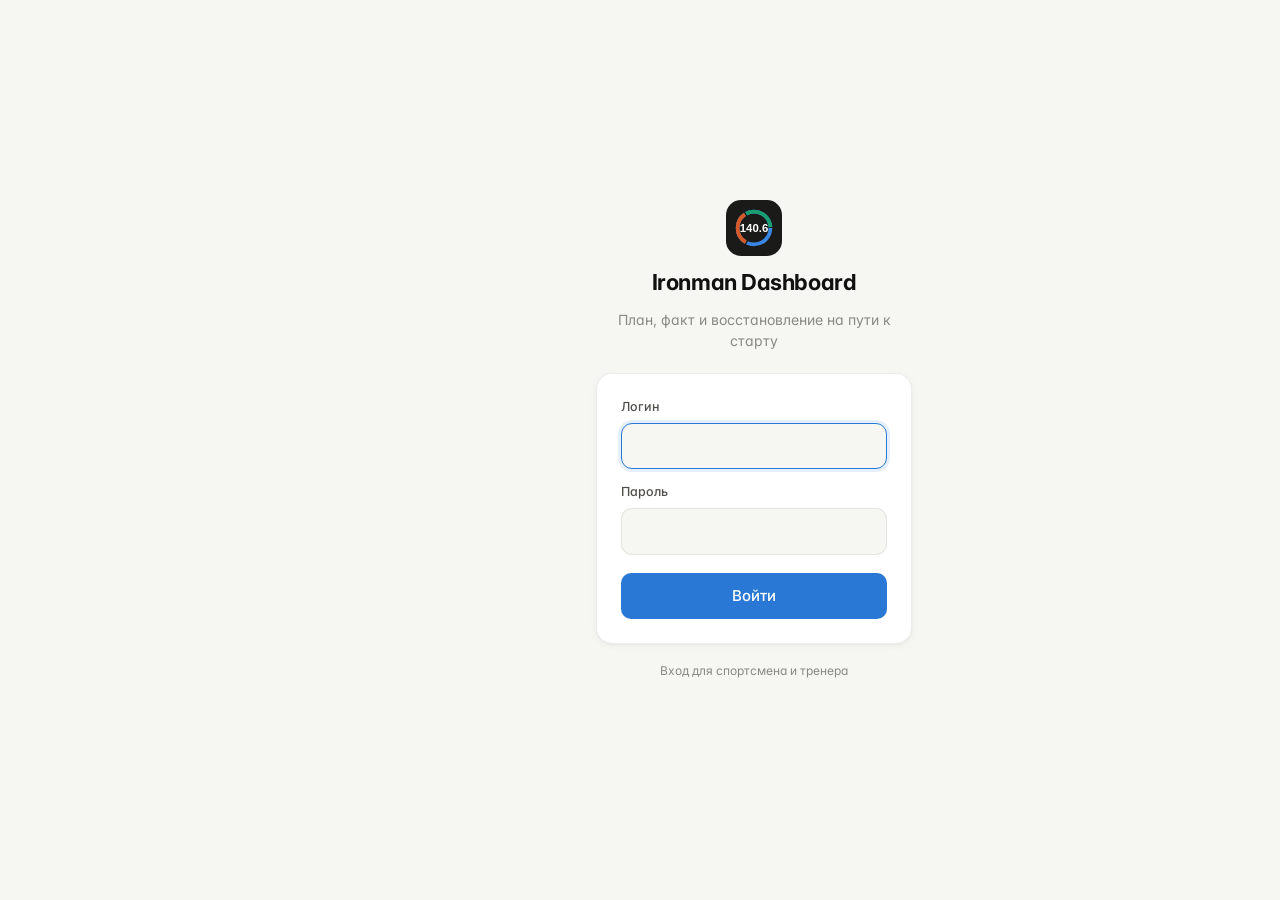
==== web/login.html @ 80f93219 "Ironman Dashboard: TrainingPeaks + Garmin + Fitbit training and recovery dashboard" ====
<!doctype html>
<html lang="ru">
<head>
  <meta charset="utf-8">
  <meta name="viewport" content="width=device-width, initial-scale=1, viewport-fit=cover">
  <title>Вход · Ironman</title>
  <meta name="theme-color" content="#f6f6f3" media="(prefers-color-scheme: light)">
  <meta name="theme-color" content="#0f0f0e" media="(prefers-color-scheme: dark)">
  <link rel="manifest" href="manifest.webmanifest">
  <link rel="icon" href="icons/icon.svg" type="image/svg+xml">
  <link rel="apple-touch-icon" href="icons/icon-192.png">
  <link href="https://fonts.googleapis.com/css2?family=Inter:wght@400;500;600;700&display=swap" rel="stylesheet">
  <link rel="stylesheet" href="styles.css?v=10">
  <style>
    body { min-height: 100vh; display: grid; place-items: center; padding: 24px 16px; }
    .login { width: 100%; max-width: 380px; }
    .login-brand { display: flex; flex-direction: column; align-items: center; gap: 10px; margin-bottom: 22px; text-align: center; }
    .login-brand img { width: 56px; height: 56px; border-radius: 15px; }
    .login-brand h1 { margin: 0; font-size: 22px; letter-spacing: -.02em; }
    .login-brand p { margin: 0; color: var(--muted); }
    .login .card { padding: 24px; }
    .field { display: flex; flex-direction: column; gap: 6px; margin-bottom: 14px; }
    .field span { font-size: 12.5px; font-weight: 500; color: var(--ink-2); }
    .field input {
      font: inherit; font-size: 15px; color: var(--ink); background: var(--page);
      border: 1px solid var(--border); border-radius: 11px; padding: 11px 13px; outline: none;
    }
    .field input:focus { border-color: var(--accent); box-shadow: 0 0 0 3px var(--accent-soft); }
    .login .btn.primary { width: 100%; padding: 11px; font-size: 15px; margin-top: 4px; }
    .err { display: none; margin-bottom: 14px; padding: 10px 12px; border-radius: 10px; font-size: 13px; background: var(--bad-soft); color: var(--bad-ink); }
    .err.on { display: block; }
    .foot { margin-top: 18px; text-align: center; font-size: 12px; color: var(--muted); }
  </style>
</head>
<body>
  <main class="login">
    <div class="login-brand">
      <img src="icons/icon.svg" alt="">
      <h1>Ironman Dashboard</h1>
      <p>План, факт и восстановление на пути к старту</p>
    </div>
    <form class="card" id="f" autocomplete="on">
      <div class="err" id="err" role="alert"></div>
      <label class="field"><span>Логин</span>
        <input name="login" autocomplete="username" autocapitalize="none" spellcheck="false" required autofocus></label>
      <label class="field"><span>Пароль</span>
        <input name="password" type="password" autocomplete="current-password" required></label>
      <button class="btn primary" type="submit">Войти</button>
    </form>
    <div class="foot">Вход для спортсмена и тренера</div>
  </main>
  <script>
    const f = document.getElementById("f"), err = document.getElementById("err");
    f.onsubmit = async (e) => {
      e.preventDefault();
      const b = f.querySelector("button"); b.disabled = true; err.classList.remove("on");
      try {
        const r = await fetch("/api/login", { method: "POST", headers: { "Content-Type": "application/json" },
          body: JSON.stringify({ login: f.login.value, password: f.password.value }) });
        if (r.ok) { location.replace("/"); return; }
        const d = await r.json().catch(() => ({}));
        err.textContent = d.detail || "Не удалось войти"; err.classList.add("on");
        f.password.value = ""; f.password.focus();
      } catch { err.textContent = "Нет связи с сервером"; err.classList.add("on"); }
      b.disabled = false;
    };
  </script>
</body>
</html>
---- web/styles.css ----
/* ============ токены ============ */
:root {
  color-scheme: light;
  --page: #f6f6f3;
  --surface: #ffffff;
  --surface-2: #f2f1ed;
  --surface-3: #e9e8e3;
  --ink: #111110;
  --ink-2: #4f4e4a;
  --muted: #8a8983;
  --grid: #ecebe6;
  --axis: #c9c8c0;
  --border: rgba(17, 17, 16, 0.08);
  --shadow: 0 1px 2px rgba(17, 17, 16, .04), 0 2px 8px rgba(17, 17, 16, .04);
  --accent: #2a78d6;
  --accent-soft: #e6f0fc;
  /* виды спорта — категориальные слоты */
  --swim: #2a78d6; --bike: #eb6834; --run: #1baf7a; --strength: #eda100;
  --hockey: #4a3aa7; --football: #e87ba4; --other: #8a8983;
  /* серии графиков */
  --s1: #2a78d6; --s2: #eb6834; --s3: #1baf7a;
  /* статусы */
  --good: #0ca30c; --warning: #fab219; --serious: #ec835a; --critical: #d03b3b;
  --good-ink: #006300; --warn-ink: #8a5a00; --bad-ink: #b42323;
  --good-soft: #e8f6e8; --warn-soft: #fdf3dc; --bad-soft: #fbe9e9;
  --radius: 16px;
  --font: "Inter", system-ui, -apple-system, "Segoe UI", Roboto, sans-serif;
}
@media (prefers-color-scheme: dark) {
  :root:not([data-theme="light"]) {
    color-scheme: dark;
    --page: #0f0f0e; --surface: #1a1a19; --surface-2: #232321; --surface-3: #2c2c2a;
    --ink: #f5f5f2; --ink-2: #c3c2b7; --muted: #8a8983;
    --grid: #2a2a28; --axis: #3c3c39; --border: rgba(255, 255, 255, 0.08);
    --shadow: none;
    --accent: #3987e5; --accent-soft: #1b2b40;
    --swim: #3987e5; --bike: #d95926; --run: #199e70; --strength: #c98500; --hockey: #9085e9; --football: #d55181;
    --s1: #3987e5; --s2: #d95926; --s3: #199e70;
    --good-ink: #3ec43e; --warn-ink: #f2b53a; --bad-ink: #f07272;
    --good-soft: #15291a; --warn-soft: #2e2510; --bad-soft: #321616;
  }
}
:root[data-theme="dark"] {
  color-scheme: dark;
  --page: #0f0f0e; --surface: #1a1a19; --surface-2: #232321; --surface-3: #2c2c2a;
  --ink: #f5f5f2; --ink-2: #c3c2b7; --muted: #8a8983;
  --grid: #2a2a28; --axis: #3c3c39; --border: rgba(255, 255, 255, 0.08);
  --shadow: none;
  --accent: #3987e5; --accent-soft: #1b2b40;
  --swim: #3987e5; --bike: #d95926; --run: #199e70; --strength: #c98500; --hockey: #9085e9; --football: #d55181;
  --s1: #3987e5; --s2: #d95926; --s3: #199e70;
  --good-ink: #3ec43e; --warn-ink: #f2b53a; --bad-ink: #f07272;
  --good-soft: #15291a; --warn-soft: #2e2510; --bad-soft: #321616;
}

/* ============ база ============ */
* { box-sizing: border-box; }
html, body { margin: 0; }
body {
  background: var(--page); color: var(--ink);
  font: 14px/1.5 var(--font); font-feature-settings: "cv11", "ss01";
  -webkit-font-smoothing: antialiased;
}
a { color: var(--accent); text-decoration: none; }
.muted { color: var(--muted); }
.num { font-variant-numeric: tabular-nums; }
code { background: var(--surface-2); padding: 1px 6px; border-radius: 6px; font-size: 12.5px; }
svg.ico { width: 18px; height: 18px; flex: none; stroke: currentColor; fill: none; stroke-width: 1.8; stroke-linecap: round; stroke-linejoin: round; }
h2 { font-size: 13px; font-weight: 600; color: var(--ink-2); margin: 28px 0 10px; }
h2:first-child { margin-top: 0; }

/* ============ каркас ============ */
.sidebar {
  position: fixed; inset: 0 auto 0 0; width: 228px; z-index: 20;
  display: flex; flex-direction: column; gap: 20px; padding: 20px 14px;
  background: var(--surface); border-right: 1px solid var(--border);
}
.brand { display: flex; align-items: center; gap: 10px; padding: 0 6px; }
.brand img { width: 32px; height: 32px; border-radius: 9px; }
.brand b { display: block; font-size: 15px; letter-spacing: -.01em; }
.brand span { display: block; font-size: 12px; }
.tabs { display: flex; flex-direction: column; gap: 2px; }
.tabs a {
  display: flex; align-items: center; gap: 11px; padding: 9px 10px; border-radius: 10px;
  color: var(--ink-2); font-weight: 500;
}
.tabs a:hover { background: var(--surface-2); color: var(--ink); }
.tabs a.active { background: var(--accent-soft); color: var(--accent); }
.sidebar-foot { margin-top: auto; display: flex; flex-direction: column; gap: 8px; }
#sync-info { font-size: 12px; padding: 0 6px; }
.mobile-bar { display: none; }

main { margin-left: 228px; padding: 28px 32px 48px; max-width: 1360px; }
.view { display: none; }
.view.active { display: block; animation: fade .18s ease-out; }
@keyframes fade { from { opacity: 0; transform: translateY(4px); } to { opacity: 1; transform: none; } }

/* ============ элементы ============ */
.btn {
  font: inherit; font-weight: 500; cursor: pointer; border-radius: 10px; padding: 8px 14px;
  border: 1px solid var(--border); background: var(--surface); color: var(--ink);
  display: inline-flex; align-items: center; gap: 8px; justify-content: center;
}
.btn:hover { background: var(--surface-2); }
.btn.primary { background: var(--accent); color: #fff; border-color: transparent; }
.btn.primary:hover { filter: brightness(1.06); }
.btn.ghost { background: transparent; }
.btn.full { width: 100%; justify-content: flex-start; }
.btn:disabled { opacity: .55; cursor: progress; }
.btn:disabled svg { animation: spin 1s linear infinite; }
@keyframes spin { to { transform: rotate(360deg); } }
.icon-btn { all: unset; cursor: pointer; display: grid; place-items: center; width: 38px; height: 38px; border-radius: 10px; color: var(--ink-2); }
.icon-btn:hover { background: var(--surface-2); }
.badge { align-self: flex-start; font-size: 11px; font-weight: 600; padding: 2px 8px; border-radius: 99px; background: var(--warn-soft); color: var(--warn-ink); }

.card {
  background: var(--surface); border: 1px solid var(--border); border-radius: var(--radius);
  padding: 18px 20px; box-shadow: var(--shadow); min-width: 0;
}
.card-h { display: flex; align-items: center; justify-content: space-between; gap: 12px; margin-bottom: 14px; }
.card-h h3 { margin: 0; font-size: 15px; font-weight: 600; letter-spacing: -.005em; display: flex; align-items: center; gap: 8px; }
.card-h h3 .ico { color: var(--muted); }
.card-h .meta { font-size: 12px; color: var(--muted); text-align: right; }
.row-between { display: flex; align-items: center; justify-content: space-between; gap: 10px; flex-wrap: wrap; margin-bottom: 12px; }

.grid { display: grid; gap: 14px; }
.g2 { grid-template-columns: repeat(2, minmax(0, 1fr)); }
.g3 { grid-template-columns: repeat(3, minmax(0, 1fr)); }
.g4 { grid-template-columns: repeat(4, minmax(0, 1fr)); }
.stack { display: flex; flex-direction: column; gap: 16px; min-width: 0; }

.stat .label { font-size: 12px; color: var(--muted); font-weight: 500; }
.stat .value { font-size: 24px; font-weight: 650; letter-spacing: -.02em; margin-top: 2px; line-height: 1.2; }
.stat .value small { font-size: 13px; color: var(--muted); font-weight: 500; margin-left: 4px; letter-spacing: 0; }
.stat .delta { font-size: 12px; color: var(--muted); margin-top: 3px; }
.card.stat { padding: 14px 16px; }
.delta.up, .t-good { color: var(--good-ink) !important; }
.t-warn { color: var(--warn-ink) !important; }
.t-bad { color: var(--bad-ink) !important; }

.pill { display: inline-flex; align-items: center; gap: 6px; font-size: 12px; font-weight: 600; padding: 4px 10px; border-radius: 99px; background: var(--surface-2); color: var(--ink-2); white-space: nowrap; }
.pill .dot { width: 7px; height: 7px; border-radius: 50%; }
.dot.done { background: var(--good); } .dot.partial { background: var(--warning); }
.dot.off { background: var(--serious); } .dot.missed { background: var(--critical); }
.dot.upcoming, .dot.today { background: transparent; box-shadow: inset 0 0 0 2px var(--axis); }
.dot.unplanned { background: var(--accent); } .dot.rest { background: var(--axis); }

.seg { display: inline-flex; background: var(--surface-2); border-radius: 10px; padding: 3px; }
.seg button { font: inherit; font-size: 13px; font-weight: 500; border: 0; background: transparent; color: var(--ink-2); padding: 5px 12px; border-radius: 8px; cursor: pointer; }
.seg button.on { background: var(--surface); color: var(--ink); box-shadow: 0 0 0 1px var(--border), var(--shadow); }

.legend { display: flex; flex-wrap: wrap; gap: 6px 14px; font-size: 12px; color: var(--ink-2); }
.legend span { display: inline-flex; align-items: center; gap: 6px; }

.progress { height: 6px; border-radius: 99px; background: var(--surface-2); overflow: hidden; }
.progress > div { height: 100%; background: var(--accent); border-radius: 99px; }

.toast {
  position: fixed; left: 50%; bottom: 28px; transform: translateX(-50%); z-index: 50;
  background: var(--ink); color: var(--page); padding: 11px 16px; border-radius: 12px; font-size: 13.5px;
  max-width: min(560px, calc(100% - 32px)); white-space: pre-line; box-shadow: 0 8px 24px rgba(0,0,0,.18);
}

/* ============ страница «Сегодня» ============ */
.page-head { display: flex; align-items: flex-end; justify-content: space-between; gap: 16px; flex-wrap: wrap; margin-bottom: 20px; }
.page-head h1 { margin: 0; font-size: 26px; font-weight: 700; letter-spacing: -.025em; }
.page-head .sub { color: var(--muted); margin-top: 2px; }
.race-pill { display: flex; align-items: center; gap: 12px; padding: 10px 14px; border-radius: 14px; background: var(--surface); border: 1px solid var(--border); box-shadow: var(--shadow); }
.race-pill b { font-size: 20px; letter-spacing: -.02em; }
.race-pill .progress { width: 120px; }

.ready { display: grid; grid-template-columns: auto 1fr; gap: 6px 16px; align-items: center; padding: 16px 20px; margin-bottom: 16px; }
.ready .ring { grid-row: span 2; width: 44px; height: 44px; border-radius: 12px; display: grid; place-items: center; }
.ready .ring svg { width: 22px; height: 22px; }
.ready.good .ring { background: var(--good-soft); color: var(--good-ink); }
.ready.warn .ring { background: var(--warn-soft); color: var(--warn-ink); }
.ready.bad .ring { background: var(--bad-soft); color: var(--bad-ink); }
.ready .verdict { font-size: 16px; font-weight: 600; letter-spacing: -.01em; }
.factors { display: flex; flex-wrap: wrap; gap: 6px; }
.factor { display: inline-flex; align-items: center; gap: 6px; font-size: 12.5px; padding: 4px 10px; border-radius: 99px; background: var(--surface-2); color: var(--ink-2); }
.factor b { color: var(--ink); font-weight: 600; }
.factor i { width: 7px; height: 7px; border-radius: 50%; }
.factor.good i { background: var(--good); } .factor.warn i { background: var(--warning); } .factor.bad i { background: var(--critical); }

.kpis { display: grid; grid-template-columns: repeat(4, minmax(0, 1fr)); gap: 14px; margin-bottom: 16px; }
.kpi { display: flex; flex-direction: column; justify-content: space-between; gap: 10px; }
.kpi .stat .value { font-size: 30px; }
.kpi .spark { display: block; width: 100%; height: 30px; }
.kpi .bar-mini { margin: 8px 0 11px; }

.today-grid { display: grid; grid-template-columns: minmax(0, 1.65fr) minmax(320px, 1fr); gap: 16px; align-items: start; margin-bottom: 16px; }
.card.section { margin-bottom: 16px; }

.wo-today { display: grid; grid-template-columns: 44px 1fr auto; gap: 4px 14px; align-items: start; }
.wo-today + .wo-today { margin-top: 16px; padding-top: 16px; border-top: 1px solid var(--border); }
.sport-badge { width: 44px; height: 44px; border-radius: 12px; display: grid; place-items: center; color: var(--c); background: color-mix(in srgb, var(--c) 14%, transparent); }
.sport-badge svg { width: 22px; height: 22px; }
.wo-today .t { font-size: 17px; font-weight: 600; letter-spacing: -.01em; }
.wo-today .facts { display: flex; flex-wrap: wrap; gap: 4px 16px; color: var(--ink-2); font-size: 13px; margin-top: 2px; }
.wo-today .facts b { color: var(--ink); font-weight: 600; }
.wo-today .desc { grid-column: 2 / 4; white-space: pre-line; color: var(--ink-2); background: var(--surface-2); border-radius: 12px; padding: 12px 14px; margin-top: 10px; font-size: 13.5px; line-height: 1.55; position: relative; }
.desc .more { display: none; }
.desc.clamp { max-height: 9.5em; overflow: hidden; padding-bottom: 36px; }
.desc.clamp.expanded { max-height: none; }
.desc.clamp .more {
  all: unset; display: block; position: absolute; left: 0; right: 0; bottom: 0; padding: 26px 14px 9px; cursor: pointer;
  font-size: 12.5px; font-weight: 600; color: var(--accent); border-radius: 0 0 12px 12px;
  background: linear-gradient(to bottom, transparent, var(--surface-2) 55%);
}
.desc.clamp .more::after { content: "Показать полностью ↓"; }
.desc.clamp.expanded .more { position: static; background: none; padding: 8px 0 0; }
.desc.clamp.expanded .more::after { content: "Свернуть ↑"; }
.desc.clamp.expanded { padding-bottom: 12px; }
.empty { padding: 14px 0; color: var(--muted); }

.signals { display: flex; flex-direction: column; }
.signal { display: grid; grid-template-columns: 20px 1fr; gap: 10px; padding: 9px 0; font-size: 13.5px; }
.signal + .signal { border-top: 1px solid var(--border); }
.signal .ico { width: 18px; height: 18px; margin-top: 1px; }
.signal.bad .ico { color: var(--bad-ink); } .signal.warn .ico { color: var(--warn-ink); } .signal.good .ico { color: var(--good-ink); }

.mini-stats { display: grid; grid-template-columns: repeat(2, minmax(0, 1fr)); gap: 14px 12px; }
.mini-stats .stat .value { font-size: 20px; }
.divider { height: 1px; background: var(--border); margin: 14px 0; }
.src-tag { font-size: 11px; font-weight: 600; color: var(--muted); text-transform: uppercase; letter-spacing: .05em; margin-bottom: 8px; }

.training-grid { display: grid; grid-template-columns: 1fr 1.25fr 0.95fr; gap: 22px; }
.training-grid > div + div { border-left: 1px solid var(--border); padding-left: 24px; }
.race-list { display: grid; grid-template-columns: repeat(2, minmax(0, 1fr)); gap: 12px; }

/* ============ тренировка в списке ============ */
.workout { display: grid; grid-template-columns: 4px 1fr auto; gap: 0 14px; padding: 14px 18px 14px 0; cursor: pointer; }
.workout + .workout { border-top: 1px solid var(--border); }
.workout:hover { background: color-mix(in srgb, var(--surface-2) 50%, transparent); }
.workout .bar { border-radius: 0 4px 4px 0; background: var(--other); }
.workout .t { font-weight: 600; display: flex; align-items: center; gap: 8px; }
.workout .t .ico { width: 16px; height: 16px; color: var(--c); }
.workout .meta { color: var(--ink-2); font-size: 12.5px; margin-top: 2px; }
.workout .details { grid-column: 2 / 4; display: none; margin-top: 12px; font-size: 13.5px; cursor: default; }
.workout.open .details { display: block; }
.coach { background: var(--surface-2); padding: 9px 12px; border-radius: 10px; margin-top: 8px; font-size: 13px; }
.coach b { color: var(--ink-2); font-weight: 600; }
.pf { width: 100%; border-collapse: collapse; margin-top: 10px; font-size: 13px; }
.pf th, .pf td { text-align: right; padding: 6px 8px; border-bottom: 1px solid var(--border); }
.pf th:first-child, .pf td:first-child { text-align: left; color: var(--ink-2); font-weight: 500; }
.pf thead th { color: var(--muted); font-weight: 500; }

/* анализ Garmin / Fitbit */
.analysis { border: 1px solid var(--border); border-radius: 12px; padding: 14px; margin: 12px 0; }
.te-head { display: flex; gap: 8px; align-items: baseline; font-size: 13px; }
.te-head b { font-size: 18px; }
.meter { height: 6px; border-radius: 99px; background: var(--surface-2); margin: 5px 0; overflow: hidden; }
.meter > div { height: 100%; border-radius: 99px; background: var(--accent); }
.te-msg { font-size: 13px; color: var(--ink-2); }
.an-cells { margin-top: 12px; gap: 10px; }
.zones { margin-top: 12px; }
.zl { font-size: 12px; color: var(--muted); margin-bottom: 5px; }
.zbar { display: flex; height: 10px; gap: 2px; border-radius: 4px; overflow: hidden; }
.zlegend { display: flex; flex-wrap: wrap; gap: 4px 12px; font-size: 12px; color: var(--ink-2); margin-top: 5px; }
.zlegend i { display: inline-block; width: 8px; height: 8px; border-radius: 2px; margin-right: 4px; }
.z1 { background: #86b6ef; } .z2 { background: #5598e7; } .z3 { background: #2a78d6; } .z4 { background: #1c5cab; } .z5 { background: #104281; }
@media (prefers-color-scheme: dark) { :root:not([data-theme="light"]) .z5 { background: #184f95; } }
:root[data-theme="dark"] .z5 { background: #184f95; }
.bal { margin-bottom: 10px; }
.bal-h { display: flex; justify-content: space-between; font-size: 13px; margin-bottom: 4px; }
.brange { position: relative; height: 8px; background: var(--surface-2); border-radius: 99px; }
.brange .band { position: absolute; top: 0; bottom: 0; background: color-mix(in srgb, var(--good) 26%, transparent); border-radius: 99px; }
.brange .val { position: absolute; left: 0; top: 2px; height: 4px; background: var(--ink-2); border-radius: 99px; }
.brange .val.ok { background: var(--good-ink); }

/* режим */
.nights { display: flex; gap: 4px; margin-top: 14px; }
.night { flex: 1 1 0; min-width: 0; text-align: center; font-size: 10.5px; color: var(--muted); }
.night i { display: block; height: 18px; border-radius: 5px; margin-bottom: 3px; background: var(--surface-2); }
.night.ok i { background: var(--good); } .night.near i { background: var(--warning); } .night.late i { background: color-mix(in srgb, var(--critical) 80%, transparent); }

/* ============ две линии План / Факт ============ */
.lanes { position: relative; }
.lane-grid { display: grid; grid-template-columns: 46px repeat(7, minmax(0, 1fr)); column-gap: 8px; }
.lane-head { text-align: center; font-size: 12px; color: var(--muted); padding-bottom: 8px; }
.lane-head b { color: var(--ink); font-weight: 650; font-size: 14px; margin-left: 2px; }
.lane-head.is-today { color: var(--accent); } .lane-head.is-today b { color: var(--accent); }
.lane-label { font-size: 11px; font-weight: 600; text-transform: uppercase; letter-spacing: .06em; color: var(--muted); align-self: center; }
.lane-cell { display: flex; flex-direction: column; gap: 5px; min-height: 58px; padding: 5px; border-radius: 12px; background: var(--surface-2); }
.lane-cell.is-today { background: var(--accent-soft); }
.lane-gap { height: 32px; }
.lane-arrows { position: absolute; inset: 0; pointer-events: none; overflow: visible; }
.chip {
  all: unset; box-sizing: border-box; cursor: pointer; display: grid; grid-template-columns: auto 1fr; column-gap: 6px; align-items: center;
  background: var(--surface); border: 1px solid var(--border); border-radius: 9px; box-shadow: var(--shadow);
  padding: 6px 7px; font-size: 12px; line-height: 1.25; position: relative; z-index: 1; min-width: 0;
}
.chip:hover { border-color: var(--axis); }
.chip .ci { grid-row: span 2; width: 22px; height: 22px; border-radius: 6px; display: grid; place-items: center; color: var(--c); background: color-mix(in srgb, var(--c) 14%, transparent); }
.chip .ci svg { width: 14px; height: 14px; }
.chip .ct { overflow: hidden; text-overflow: ellipsis; white-space: nowrap; font-weight: 600; }
.chip .cs { color: var(--muted); font-size: 11px; display: flex; gap: 4px; justify-content: space-between; }
.chip .cp { font-weight: 650; color: var(--good-ink); }
.chip.s-missed { background: transparent; box-shadow: none; border-style: dashed; }
.chip.s-missed .ct { text-decoration: line-through; text-decoration-color: var(--critical); color: var(--muted); }
.chip.s-upcoming, .chip.s-today { background: transparent; box-shadow: none; }
.chip.s-unplanned { border-style: dashed; }
.chip.rest { color: var(--muted); }

/* ============ календарь ============ */
.cal-nav { display: flex; align-items: center; gap: 8px; margin-bottom: 16px; flex-wrap: wrap; }
.cal-nav .range { font-weight: 600; font-size: 16px; margin-left: 6px; min-width: 160px; }
.cal-day { margin-bottom: 14px; }
.cal-day .head { display: flex; justify-content: space-between; align-items: baseline; margin-bottom: 6px; padding: 0 4px; }
.cal-day .head b { font-weight: 600; }
.cal-day.is-today .head b { color: var(--accent); }
.cal-day .card { padding: 0 0 0 0; overflow: hidden; }
.cal-day .empty { padding: 12px 18px; font-size: 13px; }
.add-form summary { cursor: pointer; list-style: none; display: flex; align-items: center; gap: 8px; }
.add-form summary::-webkit-details-marker { display: none; }
.add-form label { display: flex; flex-direction: column; gap: 5px; font-size: 12px; color: var(--ink-2); font-weight: 500; }
.add-form input, .add-form select { font: inherit; font-size: 14px; color: var(--ink); background: var(--page); border: 1px solid var(--border); border-radius: 10px; padding: 8px 10px; }
.add-form .wide { grid-column: span 3; }

/* ============ графики и таблицы ============ */
.chart-card h3 { margin: 0 0 2px; font-size: 15px; font-weight: 600; }
.chart-card .sub { color: var(--muted); font-size: 12.5px; margin-bottom: 12px; }
.chart-box { position: relative; height: 270px; }
.chart-box.sm { height: 180px; }
table.data { width: 100%; border-collapse: collapse; font-size: 13px; }
table.data th, table.data td { padding: 8px 10px; border-bottom: 1px solid var(--border); text-align: right; }
table.data th:first-child, table.data td:first-child { text-align: left; }
table.data th { color: var(--muted); font-weight: 500; }
table.data tr:last-child td { border-bottom: 0; }
.table-wrap { overflow-x: auto; }
.sport-cell { display: inline-flex; align-items: center; gap: 8px; white-space: nowrap; }
.sport-cell .ico { width: 16px; height: 16px; color: var(--c); }

/* источники */
.src { display: flex; align-items: center; justify-content: space-between; gap: 12px; padding: 14px 0; }
.src + .src { border-top: 1px solid var(--border); }
.src .name { font-weight: 600; }
.status-ok { color: var(--good-ink); } .status-bad { color: var(--bad-ink); }
.alert { display: flex; gap: 10px; align-items: flex-start; padding: 12px 14px; border-radius: 12px; background: var(--warn-soft); }
ol.steps { padding-left: 20px; margin: 0; } ol.steps li { margin: 6px 0; }

/* ============ планшет ============ */
@media (max-width: 1180px) {
  .today-grid { grid-template-columns: minmax(0, 1fr); }
  .training-grid { grid-template-columns: 1fr 1fr; }
  .training-grid > div:nth-child(3) { grid-column: 1 / -1; border-left: 0; padding-left: 0; border-top: 1px solid var(--border); padding-top: 18px; }
}

/* ============ телефон ============ */
@media (max-width: 760px) {
  body { padding-bottom: calc(76px + env(safe-area-inset-bottom)); }
  .sidebar { all: unset; }
  .sidebar .brand, .sidebar-foot { display: none; }
  .tabs {
    position: fixed; left: 0; right: 0; bottom: 0; z-index: 30; flex-direction: row; justify-content: space-around; gap: 0;
    background: var(--surface); border-top: 1px solid var(--border);
    padding: 6px 4px calc(6px + env(safe-area-inset-bottom));
  }
  .tabs a { flex-direction: column; gap: 3px; font-size: 10.5px; padding: 5px 4px; flex: 1; text-align: center; }
  .tabs a.active { background: transparent; }
  .tabs a svg { width: 22px; height: 22px; }
  .mobile-bar {
    display: flex; align-items: center; justify-content: space-between; position: sticky; top: 0; z-index: 25;
    padding: 10px 16px; padding-top: calc(10px + env(safe-area-inset-top));
    background: var(--page); border-bottom: 1px solid var(--border);
  }
  .mobile-bar .brand img { width: 28px; height: 28px; }
  main { margin: 0; padding: 16px; }
  .page-head h1 { font-size: 22px; }
  .race-pill { width: 100%; justify-content: space-between; }
  .kpis { grid-template-columns: repeat(2, minmax(0, 1fr)); gap: 10px; }
  .kpi .stat .value { font-size: 24px; }
  .kpi .spark { display: none; }
  .card { padding: 16px; }
  .ready { grid-template-columns: auto 1fr; padding: 14px 16px; }
  .ready .factors { grid-column: 1 / -1; }
  .ready .ring { grid-row: auto; }
  .g4 { grid-template-columns: repeat(2, minmax(0, 1fr)); }
  .g3 { grid-template-columns: repeat(2, minmax(0, 1fr)); }
  .g2.charts2, .analysis .g2 { grid-template-columns: minmax(0, 1fr); }
  .training-grid { grid-template-columns: 1fr; gap: 18px; }
  .training-grid > div + div { border-left: 0; padding-left: 0; border-top: 1px solid var(--border); padding-top: 18px; }
  .wo-today { grid-template-columns: 40px 1fr; }
  .wo-today .pill-wrap { grid-column: 2; }
  .wo-today .desc { grid-column: 1 / -1; }
  .lane-grid { grid-template-columns: 26px repeat(7, minmax(0, 1fr)); column-gap: 3px; }
  .lane-label { writing-mode: vertical-rl; transform: rotate(180deg); justify-self: center; }
  .lane-cell { padding: 3px; min-height: 48px; border-radius: 9px; }
  .chip { grid-template-columns: 1fr; padding: 4px 2px; text-align: center; justify-items: center; }
  .chip .ci { grid-row: auto; width: 20px; height: 20px; }
  .chip .ct { display: none; }
  .chip .cs { flex-direction: column; gap: 0; font-size: 10px; align-items: center; }
  .chart-box { height: 220px; }
  .add-form .wide { grid-column: 1 / -1; }
  table.data td:first-child { white-space: nowrap; }
}
.bal-h span:first-child { white-space: nowrap; }
.bal-h .num { font-size: 12.5px; white-space: nowrap; }

/* ============ дисциплины ============ */
.goal-tabs button { display: inline-flex; align-items: center; gap: 6px; }
.goal-tabs .ico { width: 15px; height: 15px; }
.split-row { display: grid; grid-template-columns: 110px 1fr; align-items: center; gap: 12px; margin-bottom: 10px; }
.split-label { display: flex; flex-direction: column; font-size: 12px; color: var(--muted); }
.split-label b { color: var(--ink); font-size: 13px; }
.split-label .num { font-size: 18px; font-weight: 650; color: var(--ink); }
.split-bar { display: flex; height: 34px; gap: 2px; border-radius: 9px; overflow: hidden; min-width: 0; }
.split-bar span { display: grid; place-items: center; color: #fff; font-size: 12px; font-weight: 600; font-variant-numeric: tabular-nums; min-width: 0; overflow: hidden; }
.sb-swim { background: var(--swim); } .sb-bike { background: var(--bike); } .sb-run { background: var(--run); }
.sb-t1, .sb-t2 { background: var(--axis); }
.legend .sw { display: inline-block; width: 10px; height: 10px; border-radius: 3px; }
.disc-card { color: inherit; transition: border-color .15s; }
.disc-card:hover { border-color: var(--axis); }
.sport-badge.sm { width: 28px; height: 28px; border-radius: 8px; }
.sport-badge.sm svg { width: 16px; height: 16px; }
.goal-form { display: flex; flex-direction: column; gap: 10px; }
.goal-form label { display: grid; grid-template-columns: 100px 120px 1fr; align-items: center; gap: 12px; font-size: 13.5px; }
.goal-form input { font: inherit; font-variant-numeric: tabular-nums; color: var(--ink); background: var(--page); border: 1px solid var(--border); border-radius: 10px; padding: 7px 10px; width: 100%; }
.goal-form em { font-style: normal; font-size: 12.5px; }
.goal-total { display: grid; grid-template-columns: 100px 1fr; gap: 12px; padding-top: 10px; border-top: 1px solid var(--border); }
.goal-total b { font-size: 18px; }
.goal-form .btn { align-self: flex-start; margin-top: 4px; }
@media (max-width: 760px) {
  .split-row { grid-template-columns: 1fr; gap: 4px; }
  .split-label { flex-direction: row; justify-content: space-between; align-items: baseline; }
  .goal-tabs { width: 100%; overflow-x: auto; }
  .goal-tabs button { flex: 1; justify-content: center; padding: 6px 8px; }
  .goal-tabs .ico { display: none; }
  .goal-form label { grid-template-columns: 80px 1fr; }
  .goal-form em { grid-column: 2; margin-top: -6px; }
  .tabs a { font-size: 9.5px; }
}

/* ============ карты ============ */
.map { border-radius: 12px; overflow: hidden; background: var(--surface-2); z-index: 0; }
.map-mini { height: 260px; margin: 12px 0 6px; }
.map-big { height: 440px; }
.map-legend { margin: 4px 0 8px; }
.map-wrap { display: grid; grid-template-columns: minmax(0, 1fr) 280px; gap: 16px; }
.route-list { display: flex; flex-direction: column; gap: 6px; max-height: 520px; overflow-y: auto; padding-right: 2px; }
.route { all: unset; cursor: pointer; display: flex; flex-direction: column; gap: 1px; padding: 9px 12px; border-radius: 10px; border: 1px solid var(--border); font-size: 13px; }
.route span { overflow: hidden; text-overflow: ellipsis; white-space: nowrap; }
.route:hover { background: var(--surface-2); }
.route.on { border-color: var(--accent); background: var(--accent-soft); }
.route-stats { display: flex; flex-wrap: wrap; gap: 6px 22px; font-size: 12.5px; color: var(--muted); }
.route-stats b { color: var(--ink); font-size: 15px; margin-right: 4px; }
.leaflet-container { font: inherit; background: var(--surface-2); }
@media (max-width: 1180px) { .map-wrap { grid-template-columns: 1fr; } .route-list { max-height: 240px; } }
@media (max-width: 760px) { .map-big { height: 320px; } }
/* подложка OSM: приглушённая, чтобы маршрут читался; в тёмной теме — инверсия */
.osm-tiles { filter: grayscale(.85) contrast(.9) brightness(1.04); }
@media (prefers-color-scheme: dark) { :root:not([data-theme="light"]) .osm-tiles { filter: grayscale(1) invert(1) brightness(.85) contrast(.9); } }
:root[data-theme="dark"] .osm-tiles { filter: grayscale(1) invert(1) brightness(.85) contrast(.9); }

/* ============ пояснения терминов ============ */
.term { text-decoration: underline dotted; text-decoration-color: var(--muted); text-underline-offset: 3px; cursor: help; }
.term:hover { text-decoration-color: var(--accent); }
#tip {
  position: fixed; z-index: 60; padding: 10px 12px; border-radius: 10px; font-size: 12.5px; line-height: 1.45;
  background: var(--ink); color: var(--page); box-shadow: 0 8px 24px rgba(0,0,0,.2); pointer-events: none;
}
#tip b { font-weight: 650; }
#tip div { margin-top: 4px; opacity: .82; }

/* ============ пользователь и роли ============ */
.user-box { display: flex; align-items: center; gap: 10px; padding: 10px 6px 0; border-top: 1px solid var(--border); margin-top: 4px; }
.user-box:empty { display: none; }
.user-box > div:nth-child(2) { flex: 1; min-width: 0; line-height: 1.3; }
.user-box b { display: block; font-size: 13px; overflow: hidden; text-overflow: ellipsis; white-space: nowrap; }
.user-box span { font-size: 11.5px; }
.avatar { width: 32px; height: 32px; border-radius: 50%; display: grid; place-items: center; font-weight: 600; background: var(--accent-soft); color: var(--accent); flex: none; }
.role-coach .athlete-only { display: none !important; }

/* ============ путь к старту ============ */
.phases { position: relative; display: flex; gap: 3px; height: 46px; margin: 30px 0 6px; }
.phase { border-radius: 8px; display: grid; place-items: center; font-size: 11.5px; font-weight: 600; color: var(--ink-2); background: var(--surface-2); overflow: hidden; min-width: 0; padding: 0 4px; text-align: center; line-height: 1.15; }
.phase span { overflow: hidden; text-overflow: ellipsis; }
.phase.ph0 { background: #cde2fb; } .phase.ph1 { background: #9ec5f4; } .phase.ph2 { background: var(--surface-2); }
.phase.ph3 { background: #86b6ef; } .phase.ph4 { background: #5598e7; color: #fff; } .phase.ph5 { background: #256abf; color: #fff; } .phase.ph6 { background: #0ca30c; color: #fff; }
.phase.cur { outline: 2px solid var(--ink); outline-offset: 1px; }
.phases .now { position: absolute; top: -14px; bottom: -6px; width: 2px; background: var(--critical); }
.phases .now b { position: absolute; top: -16px; left: 50%; transform: translateX(-50%); font-size: 10.5px; color: var(--bad-ink); white-space: nowrap; font-style: normal; }
.phase-dates { display: flex; justify-content: space-between; font-size: 12px; }
@media (prefers-color-scheme: dark) { :root:not([data-theme="light"]) .phase.ph0, :root:not([data-theme="light"]) .phase.ph1, :root:not([data-theme="light"]) .phase.ph3 { color: #10213a; } }
.desc-plain { margin-top: 12px; font-size: 13px; color: var(--ink-2); background: var(--surface-2); border-radius: 10px; padding: 10px 12px; }
.milestone { display: flex; align-items: center; gap: 10px; padding: 7px 0; font-size: 13.5px; }
.milestone + .milestone { border-top: 1px solid var(--border); }
.milestone .ico { color: var(--c, var(--muted)); width: 17px; height: 17px; }
.milestone span { flex: 1; } .milestone em { font-style: normal; font-size: 12.5px; }
.milestone.done .ico { color: var(--good-ink); } .milestone.done span { color: var(--good-ink); }
tr.cur-row td { background: var(--accent-soft); }

/* ============ рекорды ============ */
.pr-row { display: grid; grid-template-columns: 1fr auto 70px; gap: 10px; align-items: center; padding: 8px 0; }
.pr-row + .pr-row { border-top: 1px solid var(--border); }
.pr-row b { display: block; font-size: 15px; }
.pr-row span { display: block; font-size: 12px; }
.pr-row .spark { width: 70px; height: 26px; }

/* ============ гонка ============ */
.race-list-pick { display: flex; flex-direction: column; gap: 6px; max-height: 560px; overflow-y: auto; }
.race-pick { all: unset; cursor: pointer; display: flex; flex-direction: column; gap: 2px; padding: 10px 12px; border-radius: 11px; border: 1px solid var(--border); font-size: 13px; }
.race-pick > div { display: flex; align-items: center; gap: 8px; }
.race-pick:hover { background: var(--surface-2); }
.race-pick.on { border-color: var(--accent); background: var(--accent-soft); }
.pill.fast { background: var(--good-soft); color: var(--good-ink); font-size: 11px; padding: 2px 8px; }
.goal-form input[type=date] { font: inherit; }
.fuel-form { display: grid; grid-template-columns: repeat(4, minmax(0, 1fr)); gap: 10px 14px; margin-bottom: 14px; }
.fuel-form label { display: flex; flex-direction: column; gap: 5px; font-size: 12px; color: var(--ink-2); font-weight: 500; }
.fuel-form input { font: inherit; font-size: 14px; color: var(--ink); background: var(--page); border: 1px solid var(--border); border-radius: 10px; padding: 8px 10px; }
.fuel-card { border: 1px solid var(--border); border-left: 3px solid var(--c, var(--accent)); border-radius: 12px; padding: 12px 14px; font-size: 13.5px; display: flex; flex-direction: column; gap: 5px; }

/* ============ комментарии ============ */
.wo-right { display: flex; align-items: flex-start; gap: 6px; }
.cmt-pill { padding: 4px 8px; } .cmt-pill .ico { width: 13px; height: 13px; }
.cmt { padding: 9px 12px; border-radius: 11px; background: var(--surface-2); margin-top: 6px; font-size: 13.5px; white-space: pre-wrap; }
.cmt.coach { background: var(--accent-soft); }
.cmt-h { display: flex; align-items: baseline; gap: 8px; font-size: 12px; margin-bottom: 2px; }
.cmt-h b { font-size: 12.5px; }
.cmt-del { all: unset; cursor: pointer; margin-left: auto; color: var(--muted); font-size: 16px; line-height: 1; padding: 0 4px; }
.cmt-del:hover { color: var(--bad-ink); }
.cmt-form { display: flex; gap: 8px; margin-top: 8px; }
.cmt-form input { flex: 1; min-width: 0; font: inherit; color: var(--ink); background: var(--page); border: 1px solid var(--border); border-radius: 10px; padding: 8px 11px; }
.excl { display: flex; align-items: center; gap: 8px; font-size: 12.5px; color: var(--muted); margin-top: 10px; cursor: pointer; }

/* ============ пороги ============ */
.thr-grid { display: grid; grid-template-columns: repeat(4, minmax(0, 1fr)); gap: 12px 16px; }
.thr-grid label { display: flex; flex-direction: column; gap: 5px; font-size: 12px; color: var(--ink-2); font-weight: 500; }
.thr-grid input { font: inherit; font-size: 14px; color: var(--ink); background: var(--page); border: 1px solid var(--border); border-radius: 10px; padding: 8px 10px; }
.thr-grid em { font-style: normal; font-size: 11.5px; }
.thr-actions { grid-column: 1 / -1; display: flex; gap: 8px; }
.zones-row { display: flex; flex-wrap: wrap; align-items: center; gap: 6px 12px; margin-top: 14px; }
.zones-row .src-tag { margin: 0 6px 0 0; }
.zchip { display: inline-flex; align-items: center; gap: 6px; font-size: 12.5px; color: var(--ink-2); }
.zchip i { width: 10px; height: 10px; border-radius: 3px; }

/* ============ отчёт ============ */
.report-head { display: flex; justify-content: space-between; align-items: flex-end; gap: 12px; flex-wrap: wrap; margin-bottom: 18px; }
.report-head h1 { margin: 2px 0 0; font-size: 26px; letter-spacing: -.02em; }
@media print {
  .sidebar, .mobile-bar, .tabs, .no-print, .toast, #tip { display: none !important; }
  body { background: #fff; padding: 0; }
  main { margin: 0; padding: 0; max-width: none; }
  .card { box-shadow: none; break-inside: avoid; }
  .kpis { grid-template-columns: repeat(4, 1fr); }
}
@media (max-width: 760px) {
  .fuel-form, .thr-grid { grid-template-columns: repeat(2, minmax(0, 1fr)); }
  .phases { height: 38px; } .phase { font-size: 9.5px; }
  .pr-row { grid-template-columns: 1fr auto; } .pr-row .spark { display: none; }
}

/* ============ восстановление и нагрузка ============ */
.whoop { display: grid; grid-template-columns: auto 1fr; gap: 20px; align-items: center; margin-bottom: 16px; padding: 18px 22px; }
.whoop-rings { display: flex; gap: 14px; }
.ring-box { display: flex; flex-direction: column; align-items: center; gap: 2px; }
.ring { width: 118px; height: 118px; }
.ring-val { font: 700 30px var(--font); fill: var(--ink); letter-spacing: -.02em; }
.ring-sub { font: 500 10.5px var(--font); fill: var(--muted); }
.ring-label { font-size: 12px; font-weight: 600; color: var(--ink-2); }
.whoop-text .verdict { font-size: 16.5px; font-weight: 600; letter-spacing: -.01em; }
.whoop-left { margin: 6px 0 8px; font-size: 13.5px; color: var(--ink-2); }
.whoop-left b, .whoop-plan b { color: var(--ink); }
.whoop-plan { display: flex; align-items: center; gap: 8px; font-size: 13px; margin-bottom: 8px; color: var(--ink-2); }
.whoop-plan .ico { width: 15px; height: 15px; color: var(--muted); }
.whoop .factor b { font-weight: 600; }
@media (max-width: 760px) {
  .whoop { grid-template-columns: 1fr; padding: 16px; }
  .whoop-rings { justify-content: center; }
  .ring { width: 104px; height: 104px; }
}
.stale { display: flex; gap: 8px; align-items: flex-start; margin-top: 8px; padding: 9px 12px; border-radius: 10px; background: var(--warn-soft); color: var(--warn-ink); font-size: 12.5px; }
.stale .ico { width: 16px; height: 16px; flex: none; margin-top: 1px; }
.stale b { color: inherit; }
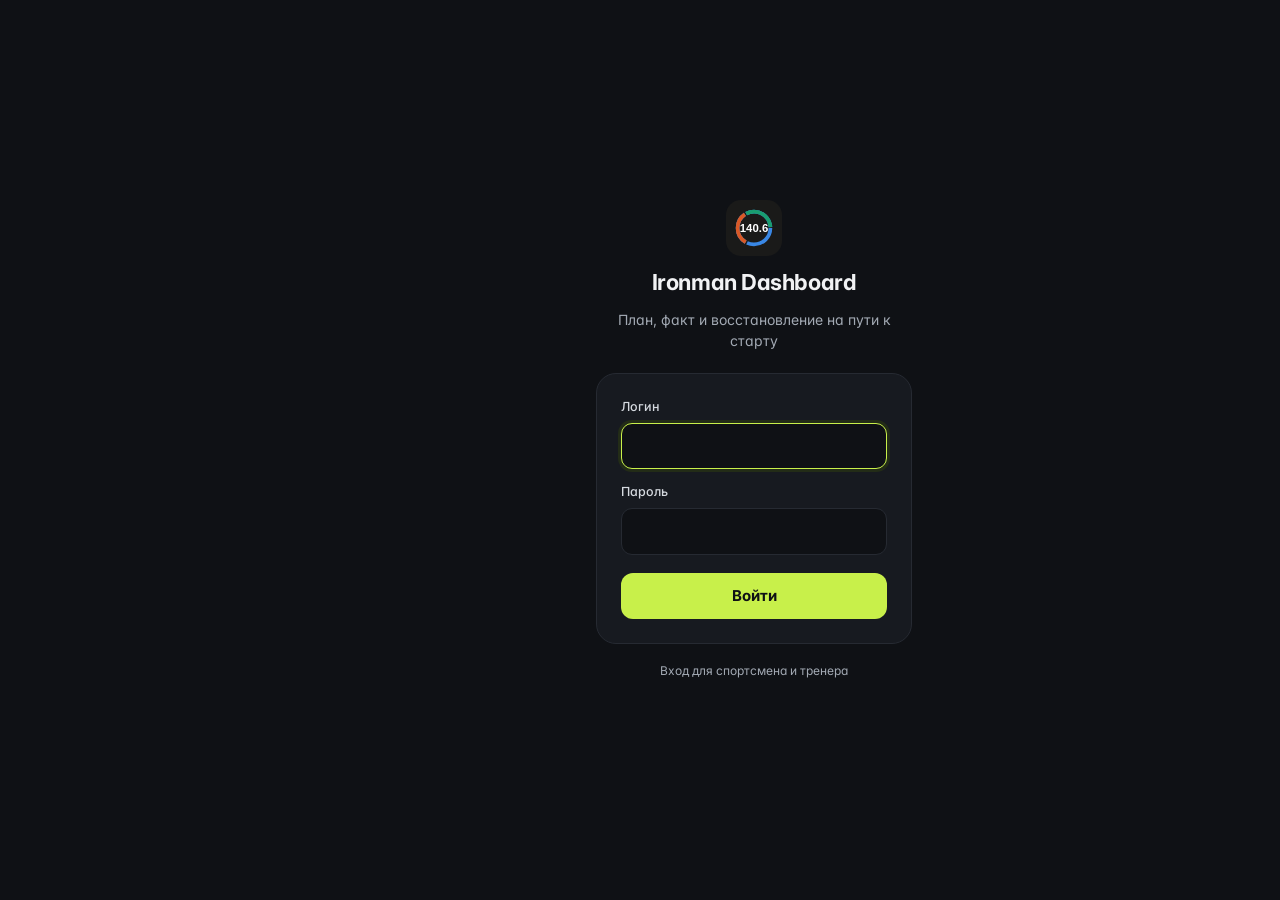
==== commit ad47a35f: "Dark sport theme from the Claude Design mockups: graphite palette, lime accent, discipline colours, " ====
--- a/web/login.html
+++ b/web/login.html
@@ -4,13 +4,12 @@
   <meta charset="utf-8">
   <meta name="viewport" content="width=device-width, initial-scale=1, viewport-fit=cover">
   <title>Вход · Ironman</title>
-  <meta name="theme-color" content="#f6f6f3" media="(prefers-color-scheme: light)">
-  <meta name="theme-color" content="#0f0f0e" media="(prefers-color-scheme: dark)">
+  <meta name="theme-color" content="#0f1115">
   <link rel="manifest" href="manifest.webmanifest">
   <link rel="icon" href="icons/icon.svg" type="image/svg+xml">
   <link rel="apple-touch-icon" href="icons/icon-192.png">
-  <link href="https://fonts.googleapis.com/css2?family=Inter:wght@400;500;600;700&display=swap" rel="stylesheet">
-  <link rel="stylesheet" href="styles.css?v=10">
+  <link href="https://fonts.googleapis.com/css2?family=Barlow+Condensed:wght@600;700&family=Inter:wght@400;500;600;700&display=swap" rel="stylesheet">
+  <link rel="stylesheet" href="styles.css?v=23">
   <style>
     body { min-height: 100vh; display: grid; place-items: center; padding: 24px 16px; }
     .login { width: 100%; max-width: 380px; }
--- a/web/styles.css
+++ b/web/styles.css
@@ -1,56 +1,33 @@
 /* ============ токены ============ */
+/* Тёмная спортивная тема (макет из Claude Design): графит, салатовый акцент, цвета дисциплин */
 :root {
-  color-scheme: light;
-  --page: #f6f6f3;
-  --surface: #ffffff;
-  --surface-2: #f2f1ed;
-  --surface-3: #e9e8e3;
-  --ink: #111110;
-  --ink-2: #4f4e4a;
-  --muted: #8a8983;
-  --grid: #ecebe6;
-  --axis: #c9c8c0;
-  --border: rgba(17, 17, 16, 0.08);
-  --shadow: 0 1px 2px rgba(17, 17, 16, .04), 0 2px 8px rgba(17, 17, 16, .04);
-  --accent: #2a78d6;
-  --accent-soft: #e6f0fc;
+  color-scheme: dark;
+  --page: #0f1115;
+  --surface: #171a20;
+  --surface-2: #1f232b;
+  --surface-3: #2a2f38;
+  --ink: #f1f2f4;
+  --ink-2: #d5d9df;
+  --muted: #a2a9b3;
+  --grid: #23272f;
+  --axis: #3a3f48;
+  --border: #262a32;
+  --shadow: none;
+  --accent: #c8f04a;
+  --accent-ink: #0f1115;
+  --accent-soft: #232c17;
   /* виды спорта — категориальные слоты */
-  --swim: #2a78d6; --bike: #eb6834; --run: #1baf7a; --strength: #eda100;
-  --hockey: #4a3aa7; --football: #e87ba4; --other: #8a8983;
+  --swim: #4fb3ff; --bike: #ffb84d; --run: #ff6f59; --strength: #b28cff;
+  --hockey: #8e9bff; --football: #ff7fb0; --other: #8a919b;
   /* серии графиков */
-  --s1: #2a78d6; --s2: #eb6834; --s3: #1baf7a;
+  --s1: #5aa9ff; --s2: #ffb84d; --s3: #c8f04a;
   /* статусы */
-  --good: #0ca30c; --warning: #fab219; --serious: #ec835a; --critical: #d03b3b;
-  --good-ink: #006300; --warn-ink: #8a5a00; --bad-ink: #b42323;
-  --good-soft: #e8f6e8; --warn-soft: #fdf3dc; --bad-soft: #fbe9e9;
-  --radius: 16px;
+  --good: #7ed957; --warning: #f5c44e; --serious: #ff8a5c; --critical: #ff5c5c;
+  --good-ink: #9be36b; --warn-ink: #f5c44e; --bad-ink: #ff8a7a;
+  --good-soft: #1b2a16; --warn-soft: #2e2510; --bad-soft: #351919;
+  --radius: 20px;
   --font: "Inter", system-ui, -apple-system, "Segoe UI", Roboto, sans-serif;
-}
-@media (prefers-color-scheme: dark) {
-  :root:not([data-theme="light"]) {
-    color-scheme: dark;
-    --page: #0f0f0e; --surface: #1a1a19; --surface-2: #232321; --surface-3: #2c2c2a;
-    --ink: #f5f5f2; --ink-2: #c3c2b7; --muted: #8a8983;
-    --grid: #2a2a28; --axis: #3c3c39; --border: rgba(255, 255, 255, 0.08);
-    --shadow: none;
-    --accent: #3987e5; --accent-soft: #1b2b40;
-    --swim: #3987e5; --bike: #d95926; --run: #199e70; --strength: #c98500; --hockey: #9085e9; --football: #d55181;
-    --s1: #3987e5; --s2: #d95926; --s3: #199e70;
-    --good-ink: #3ec43e; --warn-ink: #f2b53a; --bad-ink: #f07272;
-    --good-soft: #15291a; --warn-soft: #2e2510; --bad-soft: #321616;
-  }
-}
-:root[data-theme="dark"] {
-  color-scheme: dark;
-  --page: #0f0f0e; --surface: #1a1a19; --surface-2: #232321; --surface-3: #2c2c2a;
-  --ink: #f5f5f2; --ink-2: #c3c2b7; --muted: #8a8983;
-  --grid: #2a2a28; --axis: #3c3c39; --border: rgba(255, 255, 255, 0.08);
-  --shadow: none;
-  --accent: #3987e5; --accent-soft: #1b2b40;
-  --swim: #3987e5; --bike: #d95926; --run: #199e70; --strength: #c98500; --hockey: #9085e9; --football: #d55181;
-  --s1: #3987e5; --s2: #d95926; --s3: #199e70;
-  --good-ink: #3ec43e; --warn-ink: #f2b53a; --bad-ink: #f07272;
-  --good-soft: #15291a; --warn-soft: #2e2510; --bad-soft: #321616;
+  --display: "Barlow Condensed", "Inter", system-ui, sans-serif;
 }
 
 /* ============ база ============ */
@@ -102,7 +79,7 @@
   display: inline-flex; align-items: center; gap: 8px; justify-content: center;
 }
 .btn:hover { background: var(--surface-2); }
-.btn.primary { background: var(--accent); color: #fff; border-color: transparent; }
+.btn.primary { background: var(--accent); color: var(--accent-ink); font-weight: 700; border-color: transparent; }
 .btn.primary:hover { filter: brightness(1.06); }
 .btn.ghost { background: transparent; }
 .btn.full { width: 100%; justify-content: flex-start; }
@@ -259,7 +236,7 @@
 .zlegend { display: flex; flex-wrap: wrap; gap: 4px 12px; font-size: 12px; color: var(--ink-2); margin-top: 5px; }
 .zlegend i { display: inline-block; width: 8px; height: 8px; border-radius: 2px; margin-right: 4px; }
 .z1 { background: #86b6ef; } .z2 { background: #5598e7; } .z3 { background: #2a78d6; } .z4 { background: #1c5cab; } .z5 { background: #104281; }
-@media (prefers-color-scheme: dark) { :root:not([data-theme="light"]) .z5 { background: #184f95; } }
+.z5 { background: #184f95; }
 :root[data-theme="dark"] .z5 { background: #184f95; }
 .bal { margin-bottom: 10px; }
 .bal-h { display: flex; justify-content: space-between; font-size: 13px; margin-bottom: 4px; }
@@ -449,7 +426,7 @@
 @media (max-width: 760px) { .map-big { height: 320px; } }
 /* подложка OSM: приглушённая, чтобы маршрут читался; в тёмной теме — инверсия */
 .osm-tiles { filter: grayscale(.85) contrast(.9) brightness(1.04); }
-@media (prefers-color-scheme: dark) { :root:not([data-theme="light"]) .osm-tiles { filter: grayscale(1) invert(1) brightness(.85) contrast(.9); } }
+.osm-tiles { filter: grayscale(1) invert(1) brightness(.85) contrast(.9); }
 :root[data-theme="dark"] .osm-tiles { filter: grayscale(1) invert(1) brightness(.85) contrast(.9); }
 
 /* ============ пояснения терминов ============ */
@@ -481,7 +458,7 @@
 .phases .now { position: absolute; top: -14px; bottom: -6px; width: 2px; background: var(--critical); }
 .phases .now b { position: absolute; top: -16px; left: 50%; transform: translateX(-50%); font-size: 10.5px; color: var(--bad-ink); white-space: nowrap; font-style: normal; }
 .phase-dates { display: flex; justify-content: space-between; font-size: 12px; }
-@media (prefers-color-scheme: dark) { :root:not([data-theme="light"]) .phase.ph0, :root:not([data-theme="light"]) .phase.ph1, :root:not([data-theme="light"]) .phase.ph3 { color: #10213a; } }
+.phase.ph0, .phase.ph1, .phase.ph3 { color: #10213a; }
 .desc-plain { margin-top: 12px; font-size: 13px; color: var(--ink-2); background: var(--surface-2); border-radius: 10px; padding: 10px 12px; }
 .milestone { display: flex; align-items: center; gap: 10px; padding: 7px 0; font-size: 13.5px; }
 .milestone + .milestone { border-top: 1px solid var(--border); }
@@ -561,7 +538,7 @@
 .whoop-text .verdict { font-size: 16.5px; font-weight: 600; letter-spacing: -.01em; }
 .whoop-left { margin: 6px 0 8px; font-size: 13.5px; color: var(--ink-2); }
 .whoop-left b, .whoop-plan b { color: var(--ink); }
-.whoop-plan { display: flex; align-items: center; gap: 8px; font-size: 13px; margin-bottom: 8px; color: var(--ink-2); }
+.whoop-plan { display: flex; align-items: flex-start; gap: 8px; font-size: 13px; margin-bottom: 8px; color: var(--ink-2); }
 .whoop-plan .ico { width: 15px; height: 15px; color: var(--muted); }
 .whoop .factor b { font-weight: 600; }
 @media (max-width: 760px) {
@@ -572,3 +549,142 @@
 .stale { display: flex; gap: 8px; align-items: flex-start; margin-top: 8px; padding: 9px 12px; border-radius: 10px; background: var(--warn-soft); color: var(--warn-ink); font-size: 12.5px; }
 .stale .ico { width: 16px; height: 16px; flex: none; margin-top: 1px; }
 .stale b { color: inherit; }
+.race-pill-sm { margin-left: 8px; background: var(--good-soft); color: var(--good-ink); padding: 2px 9px; vertical-align: 1px; }
+.race-pill-sm .ico { width: 12px; height: 12px; }
+
+/* ============ плавание: отрезки ============ */
+.lengths { display: flex; align-items: flex-end; gap: 2px; height: 90px; padding: 4px 0; border-bottom: 1px solid var(--axis); }
+.len { flex: 1 1 0; min-width: 3px; border-radius: 3px 3px 0 0; position: relative; }
+.len.rest { background: var(--surface-3); }
+.len.bad { outline: 2px solid var(--critical); outline-offset: -2px; }
+.len i { position: absolute; top: -16px; left: 50%; transform: translateX(-50%); font-style: normal; font-size: 10px; color: var(--bad-ink); }
+.swim-fix { display: flex; flex-wrap: wrap; align-items: center; gap: 8px 14px; margin-top: 12px; font-size: 13px; }
+.swim-fix label { display: inline-flex; align-items: center; gap: 6px; }
+.swim-fix input[type=number], .swim-fix select { font: inherit; color: var(--ink); background: var(--page); border: 1px solid var(--border); border-radius: 8px; padding: 5px 8px; }
+
+/* ============ старты ============ */
+.rc-filters { margin-bottom: 16px; display: flex; flex-direction: column; gap: 12px; }
+.rc-sports { display: flex; flex-wrap: wrap; gap: 6px; }
+.rc-chip { all: unset; cursor: pointer; display: inline-flex; align-items: center; gap: 6px; padding: 6px 12px; border-radius: 99px; font-size: 13px; font-weight: 500;
+  border: 1px solid var(--border); color: var(--muted); }
+.rc-chip .ico { width: 15px; height: 15px; }
+.rc-chip.on { color: var(--ink); border-color: var(--c); background: color-mix(in srgb, var(--c) 14%, transparent); }
+.rc-chip.on .ico { color: var(--c); }
+.rc-row { display: flex; flex-wrap: wrap; gap: 8px; align-items: center; }
+.rc-row select, .rc-row input { font: inherit; font-size: 13.5px; color: var(--ink); background: var(--page); border: 1px solid var(--border); border-radius: 10px; padding: 7px 10px; }
+.rc-row input#rc-q { flex: 1; min-width: 180px; }
+.rc-mine { display: inline-flex; align-items: center; gap: 5px; font-size: 13px; cursor: pointer; }
+.rc-mine .ico { width: 14px; height: 14px; color: var(--warning); }
+.rc-month h2 { margin-top: 22px; }
+.rc-list { padding: 4px 18px; }
+.rc-card { display: grid; grid-template-columns: 64px 1fr auto; gap: 14px; padding: 14px 0; align-items: start; }
+.rc-card + .rc-card { border-top: 1px solid var(--border); }
+.rc-date { text-align: center; border-left: 3px solid var(--c); padding-left: 6px; }
+.rc-date b { display: block; font-size: 20px; letter-spacing: -.02em; line-height: 1.1; }
+.rc-date span { font-size: 11.5px; color: var(--muted); }
+.rc-title { font-weight: 600; display: flex; gap: 8px; align-items: flex-start; line-height: 1.3; }
+.rc-ico { color: var(--c); flex: none; } .rc-ico .ico { width: 16px; height: 16px; margin-top: 1px; }
+.rc-meta { font-size: 12.5px; color: var(--ink-2); margin: 3px 0 0 24px; }
+.rc-km { display: flex; flex-wrap: wrap; gap: 4px; margin: 6px 0 0 24px; }
+.rc-km span { font-size: 11.5px; padding: 2px 7px; border-radius: 6px; background: var(--surface-2); color: var(--ink-2); font-variant-numeric: tabular-nums; }
+.rc-links { display: flex; flex-wrap: wrap; gap: 6px; margin: 8px 0 0 24px; }
+.rc-link { font-size: 12px; font-weight: 500; padding: 3px 9px; border-radius: 8px; border: 1px solid var(--border); color: var(--ink-2); }
+.rc-link:hover { border-color: var(--accent); color: var(--accent); }
+.rc-link.primary { background: var(--accent); color: #fff; border-color: transparent; }
+.rc-link.src { color: var(--muted); }
+.rc-star { all: unset; cursor: pointer; color: var(--axis); padding: 4px; }
+.rc-star .ico { width: 20px; height: 20px; }
+.rc-star.on { color: var(--warning); } .rc-star.on .ico { fill: var(--warning); }
+.rc-src { font-size: 12px; margin-top: 16px; line-height: 1.7; }
+.rc-grid { display: grid; grid-template-columns: repeat(7, minmax(0, 1fr)); gap: 4px; }
+.rc-wd { font-size: 11px; color: var(--muted); text-align: center; text-transform: uppercase; padding-bottom: 4px; }
+.rc-day { min-height: 92px; border-radius: 10px; background: var(--surface-2); padding: 5px; overflow: hidden; font-size: 11px; }
+.rc-day.empty { background: transparent; }
+.rc-day.has { cursor: pointer; } .rc-day.has:hover, .rc-day.sel { outline: 2px solid var(--accent); outline-offset: -2px; }
+.rc-day.today .rc-dn { color: #fff; background: var(--accent); border-radius: 99px; display: inline-block; padding: 0 6px; }
+.rc-dn { font-weight: 650; font-size: 12px; margin-bottom: 3px; }
+.rc-ev { white-space: nowrap; overflow: hidden; text-overflow: ellipsis; border-left: 3px solid var(--c); padding-left: 4px; margin-bottom: 2px; color: var(--ink-2); }
+.rc-more { color: var(--muted); font-weight: 600; }
+.rc-map { height: 620px; }
+.rc-pop b { display: block; margin-bottom: 3px; } .rc-pop .rc-links { margin: 8px 0 0; }
+.rc-pop .rc-link.primary { color: #fff; }
+@media (max-width: 760px) {
+  .rc-card { grid-template-columns: 52px 1fr auto; gap: 10px; }
+  .rc-meta, .rc-km, .rc-links { margin-left: 0; }
+  .rc-day { min-height: 54px; } .rc-ev { display: none; }
+  .rc-day.has::after { content: "•"; color: var(--accent); font-size: 18px; line-height: 1; }
+  .rc-map { height: 460px; }
+}
+
+/* ============ что повлияло на свежесть ============ */
+.tsb-sports { display: flex; flex-wrap: wrap; align-items: center; gap: 8px; }
+.tsb-sp { display: inline-flex; align-items: center; gap: 6px; padding: 5px 11px; border-radius: 99px; font-size: 13px; background: color-mix(in srgb, var(--c) 14%, transparent); }
+.tsb-sp .ico { width: 15px; height: 15px; color: var(--c); } .tsb-sp b { margin-left: 2px; }
+.tsb-days { display: grid; grid-template-columns: repeat(auto-fill, minmax(300px, 1fr)); gap: 10px 20px; margin-top: 16px; }
+.tsb-dh { display: flex; justify-content: space-between; gap: 8px; font-size: 13px; margin-bottom: 4px; }
+.tsb-it { display: grid; grid-template-columns: 18px 1fr auto; gap: 8px; align-items: start; padding: 5px 0; font-size: 13px; border-top: 1px solid var(--border); }
+.tsb-it .ico { width: 16px; height: 16px; color: var(--c); margin-top: 1px; }
+.tsb-it em { display: block; font-style: normal; font-size: 11.5px; }
+.tsb-it.off { opacity: .55; }
+
+/* оценка тренера */
+.eval { margin-top: 14px; padding: 12px 14px; border-radius: 12px; background: var(--accent-soft); font-size: 13.5px; white-space: pre-wrap; }
+.eval-h { display: flex; align-items: baseline; gap: 8px; flex-wrap: wrap; margin-bottom: 4px; }
+.eval-stars { font-size: 16px; letter-spacing: 1px; color: #f5a623; }
+.eval-edit { display: flex; flex-direction: column; gap: 8px; white-space: normal; }
+.eval-pick { display: flex; align-items: center; gap: 2px; }
+.eval-pick button { all: unset; cursor: pointer; font-size: 26px; line-height: 1; padding: 0 2px; color: var(--border); transition: transform .1s; }
+.eval-pick button.on { color: #f5a623; }
+.eval-pick button:hover { transform: scale(1.15); }
+.eval-word { margin-left: 8px; font-size: 13px; }
+.eval-edit textarea { font: inherit; color: var(--ink); background: var(--page); border: 1px solid var(--border); border-radius: 10px; padding: 8px 11px; resize: vertical; }
+.eval-pill { padding: 4px 8px; font-weight: 600; }
+.eval-pill.r1, .eval-pill.r2 { background: var(--bad-soft); color: var(--bad-ink); }
+.eval-pill.r4, .eval-pill.r5 { background: var(--good-soft, var(--accent-soft)); color: var(--good-ink, var(--accent)); }
+.push-btn.on { color: var(--accent); }
+
+/* ============ оформление по макету ============ */
+.card { border-radius: var(--radius); padding: 20px 22px; }
+.card-h h3 { font-size: 12.5px; font-weight: 600; text-transform: uppercase; letter-spacing: .08em; color: var(--muted); }
+.card-h h3 .ico { color: var(--muted); }
+.page-head h1 { font-family: var(--display); font-weight: 700; font-size: 40px; line-height: 1.02; letter-spacing: .005em; }
+.page-head .sub { font-size: 13px; }
+.stat .value, .race-pill b, .mini-stats .stat .value { font-family: var(--display); font-weight: 700; letter-spacing: .005em; }
+.stat .value { font-size: 28px; }
+.kpi .stat .value { font-size: 36px; }
+.stat .label { text-transform: uppercase; letter-spacing: .06em; font-size: 11.5px; font-weight: 600; }
+.ring-val { font-family: var(--display); font-weight: 700; font-size: 34px; letter-spacing: 0; }
+.ring-label { text-transform: uppercase; letter-spacing: .06em; font-size: 11.5px; color: var(--muted); }
+.wo-today .t { font-family: var(--display); font-size: 24px; font-weight: 700; letter-spacing: .005em; line-height: 1.1; }
+.ready .verdict { font-family: var(--display); font-size: 22px; font-weight: 700; letter-spacing: .005em; }
+
+.sidebar { background: var(--page); border-right-color: var(--grid); }
+.brand b { font-family: var(--display); font-size: 21px; font-weight: 700; letter-spacing: .03em; text-transform: uppercase; }
+.tabs a { min-height: 44px; border-radius: 12px; font-weight: 600; color: var(--muted); }
+.tabs a:hover { background: var(--surface); color: var(--ink); }
+.tabs a.active { background: var(--surface-2); color: var(--ink); box-shadow: inset 3px 0 0 var(--accent); }
+.tabs a.active svg { color: var(--accent); }
+.btn { border-radius: 12px; min-height: 40px; }
+.icon-btn { border-radius: 12px; width: 44px; height: 44px; }
+.pill { background: var(--surface-2); }
+.seg { border-radius: 12px; }
+.seg button.on { background: var(--accent); color: var(--accent-ink); box-shadow: none; font-weight: 600; }
+.toast { background: var(--accent); color: var(--accent-ink); font-weight: 600; }
+.workout:hover { background: color-mix(in srgb, var(--surface-2) 60%, transparent); }
+.workout .t { font-size: 14.5px; }
+.cmt.coach, .eval { background: var(--accent-soft); }
+.eval { border: 1px solid #3f511b; }
+.eval-stars, .eval-pick button.on { color: var(--warning); }
+input, select, textarea { color-scheme: dark; }
+
+@media (max-width: 760px) {
+  .tabs { background: #14171c; border-top-color: var(--grid); }
+  .tabs a { min-height: 50px; color: var(--muted); min-width: 0; font-size: 10px; padding: 5px 1px; overflow: hidden; text-overflow: ellipsis; white-space: nowrap; }
+  .tabs a span { overflow: hidden; text-overflow: ellipsis; max-width: 100%; }
+  .tabs a.active { background: transparent; box-shadow: none; color: var(--accent); }
+  .mobile-bar { background: var(--page); border-bottom-color: var(--grid); }
+  .page-head h1 { font-size: 32px; }
+}
+.whoop-text { min-width: 0; }
+.whoop-text .verdict { font-family: var(--display); font-size: 24px; font-weight: 700; letter-spacing: .005em; line-height: 1.15; }
+.whoop-plan .ico { margin-top: 2px; }
